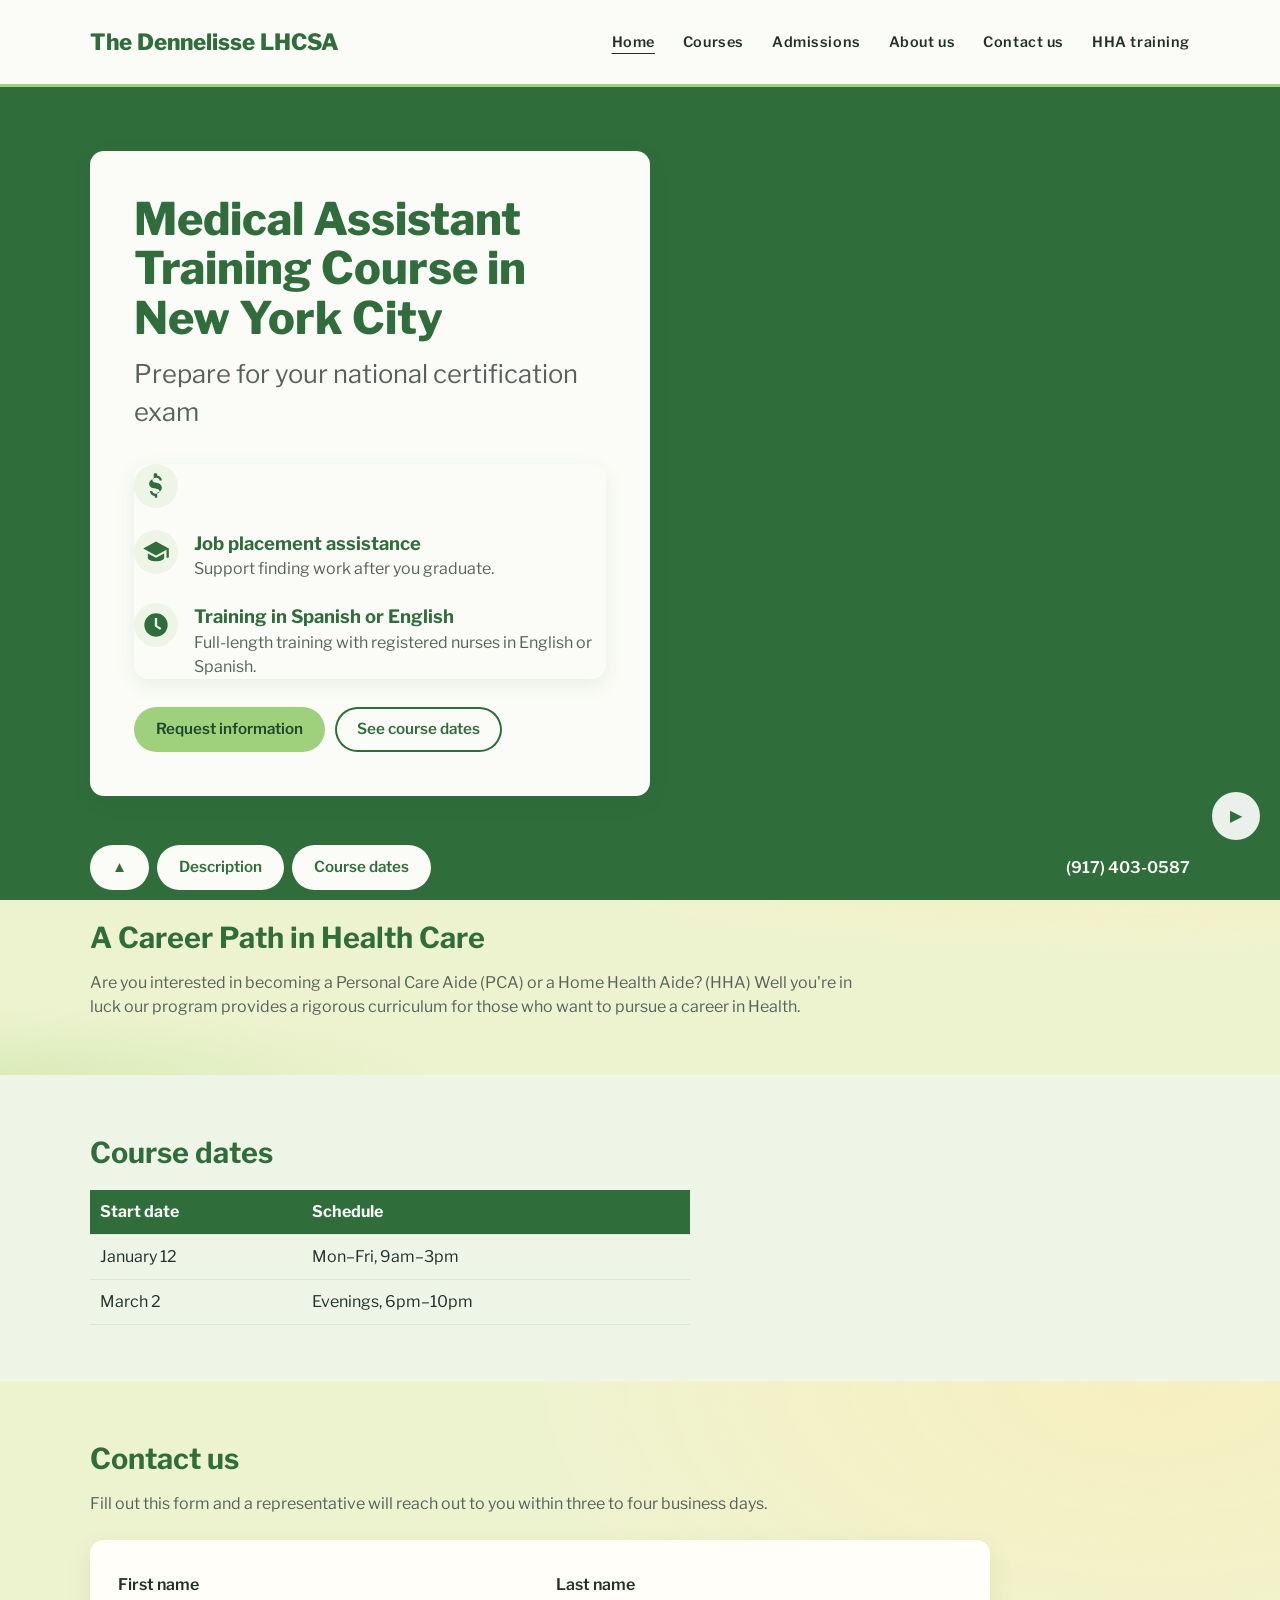
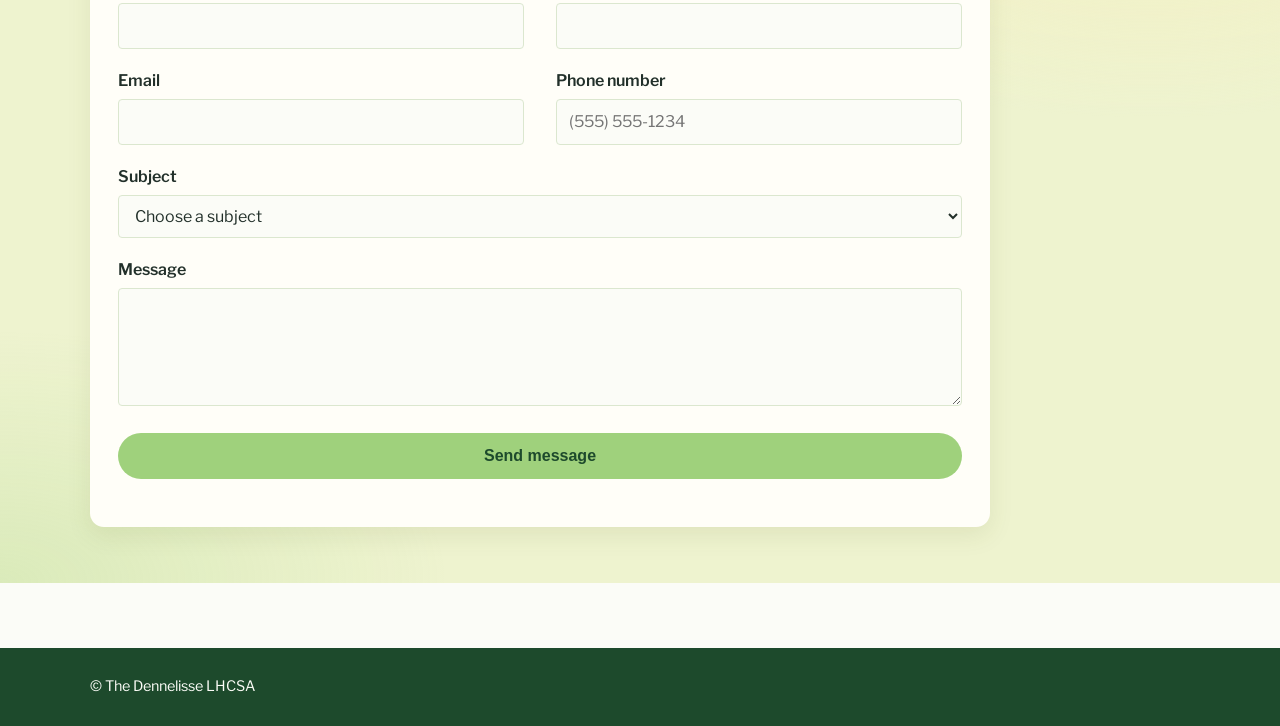
==== index.html @ e561cb6b "Updated the index" ====
<!DOCTYPE html>
<html lang="en">
<head>
  <meta charset="UTF-8">
  <meta name="viewport" content="width=device-width, initial-scale=1">
  <title>Medical Assistant Training | The Dennelisse LHCSA</title>
  <link rel="preconnect" href="https://fonts.googleapis.com">
  <link href="https://fonts.googleapis.com/css2?family=Libre+Franklin:wght@400;600;800&display=swap" rel="stylesheet">
  <!-- Order matters: base layout first, then the green theme -->
  <link rel="stylesheet" href="base.css?v=4">
  <link rel="stylesheet" href="theme-green.css?v=13">
</head>
<body>

  <header>
    <div class="wrap">
      <a class="logo" href="index.html">The Dennelisse LHCSA</a>
      <button class="menu-toggle" aria-expanded="false" aria-controls="site-nav">Menu</button>
      <nav id="site-nav">
        <ul>
          <li><a href="index.html" aria-current="page">Home</a></li>
          <li><a href="#description">Courses</a></li>
          <li><a href="admissions.html">Admissions</a></li>
          <li><a href="about.html">About us</a></li>
          <li><a href="#contact">Contact us</a></li>
          <li><a href="hha.html">HHA training</a></li>
        </ul>
      </nav>
    </div>
  </header>

  <main>
    <section class="hero hero-full">
      <video class="hero-video" autoplay muted loop playsinline poster="images/hero-bg.jpg" aria-hidden="true">
        <source src="images/hero.mp4" type="video/mp4">
      </video>
      <button class="hero-pause" type="button" aria-label="Pause background video">❚❚</button>
      <div class="wrap">
        <div class="hero-card">
          <h1>Medical Assistant Training Course in New York City</h1>
          <p class="subtitle">Prepare for your national certification exam</p>

          <div class="features">
            <div class="feature">
              <svg viewBox="0 0 24 24" aria-hidden="true"><path d="M12 1a1 1 0 0 1 1 1v1.1c2.3.4 4 2 4 4.1h-2c0-1.2-1.3-2.2-3-2.2s-3 .9-3 2c0 1.3 1.1 1.7 3.3 2.3 2.4.6 4.7 1.4 4.7 4.3 0 2.1-1.7 3.7-4 4.1V22h-2v-1.3c-2.4-.4-4.2-2.1-4.2-4.4h2c0 1.3 1.4 2.4 3.2 2.4 1.9 0 3-.9 3-2.1 0-1.4-1.1-1.8-3.4-2.4C8.3 13.6 6.1 12.8 6.1 10c0-2 1.6-3.6 3.9-4V2a1 1 0 0 1 1-1z"/></svg>
              <div><h2></h2><p> </p></div>
            </div>
            <div class="feature">
              <svg viewBox="0 0 24 24" aria-hidden="true"><path d="M12 3 1 9l11 6 9-4.9V17h2V9L12 3zm-7 10.2V17c0 1.7 3.1 3 7 3s7-1.3 7-3v-3.8l-7 3.8-7-3.8z"/></svg>
              <div><h2>Job placement assistance</h2><p>Support finding work after you graduate.</p></div>
            </div>
            <div class="feature">
              <svg viewBox="0 0 24 24" aria-hidden="true"><path d="M12 2a10 10 0 1 0 0 20 10 10 0 0 0 0-20zm1 10.4 3.5 2.1-1 1.7L11 13V6h2v6.4z"/></svg>
              <div><h2>Training in Spanish or English</h2><p>Full-length training with registered nurses in English or Spanish.</p></div>
            </div>
          </div>

          <div class="hero-actions">
            <a class="btn" href="#contact">Request information</a>
            <a class="btn btn-outline" href="#dates">See course dates</a>
          </div>
        </div>
      </div>
    </section>

    <section class="content" id="description">
      <div class="wrap">
        <h2>A Career Path in Health Care</h2>
        <p>Are you interested in becoming a Personal Care Aide (PCA) or a Home Health Aide? (HHA) Well you're in luck our program provides a rigorous curriculum for those who want to pursue a career in Health.</p>
      </div>
    </section>

    <section class="content" id="dates">
      <div class="wrap">
        <h2>Course dates</h2>
        <table>
          <thead><tr><th>Start date</th><th>Schedule</th></tr></thead>
          <tbody>
            <tr><td>January 12</td><td>Mon–Fri, 9am–3pm</td></tr>
            <tr><td>March 2</td><td>Evenings, 6pm–10pm</td></tr>
          </tbody>
        </table>
      </div>
    </section>

    <section class="content" id="contact">
      <div class="wrap">
        <h2>Contact us</h2>
        <p>Fill out this form and a representative will reach out to you within three to four business days.</p>

        <form class="contact-form" data-table="contact_submissions" action="https://formspree.io/f/YOUR_FORM_ID" method="POST">
          <div class="field">
            <label for="first-name">First name</label>
            <input id="first-name" name="first_name" type="text" autocomplete="given-name" required>
          </div>
          <div class="field">
            <label for="last-name">Last name</label>
            <input id="last-name" name="last_name" type="text" autocomplete="family-name" required>
          </div>
          <div class="field">
            <label for="email">Email</label>
            <input id="email" name="email" type="email" autocomplete="email" required>
          </div>
          <div class="field">
            <label for="phone">Phone number</label>
            <input id="phone" name="phone" type="tel" autocomplete="tel" placeholder="(555) 555-1234">
          </div>
          <div class="field full">
            <label for="subject">Subject</label>
            <select id="subject" name="subject" required>
              <option value="">Choose a subject</option>
              <option>Admissions</option>
              <option>Course dates</option>
              <option>Tuition and payment plans</option>
              <option>Other</option>
            </select>
          </div>
          <div class="field full">
            <label for="message">Message</label>
            <textarea id="message" name="message" rows="4"></textarea>
          </div>

          <!-- Hidden spam trap: real people never fill this in -->
          <input type="text" name="_gotcha" style="display:none" tabindex="-1" autocomplete="off">

          <button class="btn submit full" type="submit">Send message</button>
        </form>
      </div>
    </section>
  </main>

  <div class="bottom-bar">
    <div class="wrap">
      <div class="bar-links">
        <a class="btn" href="#top" aria-label="Back to top">▲</a>
        <a class="btn" href="#description">Description</a>
        <a class="btn" href="#dates">Course dates</a>
      </div>
      <a class="phone" href="tel:+9174030587">(917) 403-0587</a>
    </div>
  </div>

  <footer>
    <div class="wrap">© The Dennelisse LHCSA</div>
  </footer>

  <script>
    // Mobile menu toggle
    const menuBtn = document.querySelector('.menu-toggle');
    const nav = document.getElementById('site-nav');
    menuBtn.addEventListener('click', () => {
      const open = nav.classList.toggle('open');
      menuBtn.setAttribute('aria-expanded', open);
    });
 
const video = document.querySelector('.hero-video');
const pauseBtn = document.querySelector('.hero-pause');
if (video && pauseBtn) {
  // Respect visitors who've asked their device to reduce motion
  if (window.matchMedia('(prefers-reduced-motion: reduce)').matches) video.pause();
  const sync = () => {
    pauseBtn.textContent = video.paused ? '▶' : '❚❚';
    pauseBtn.setAttribute('aria-label', video.paused ? 'Play background video' : 'Pause background video');
  };
  pauseBtn.addEventListener('click', () => { video.paused ? video.play() : video.pause(); });
  video.addEventListener('play', sync);
  video.addEventListener('pause', sync);
  sync();
}
 </script>
  <script src="forms.js?v=1"></script>
</body>
</html>
---- base.css ----
/* =========================================================
   Base layout styles shared by every page.
   Link this FIRST, then theme-green.css.
   ========================================================= */

:root {
  --ink: #1f2a33;
  --muted: #5b6770;
  --brand: #1d6fa3;
  --accent: #2e8b57;
  --panel: rgba(255, 255, 255, 0.9);
  --line: #dfe5ea;
}
* { box-sizing: border-box; margin: 0; }
body { font-family: "Libre Franklin", Arial, sans-serif; color: var(--ink); line-height: 1.5; }
a { color: inherit; text-decoration: none; }
.wrap { max-width: 1140px; margin: 0 auto; padding: 0 20px; }

/* ---------- Header ---------- */
header { background: #fff; border-bottom: 1px solid var(--line); position: sticky; top: 0; z-index: 10; }
header .wrap { display: flex; align-items: center; justify-content: space-between; min-height: 84px; gap: 20px; }
.logo { display: flex; align-items: center; gap: 12px; font-weight: 800; font-size: 1.4rem; line-height: 1.1; }
.logo img { height: 56px; width: auto; }
nav ul { display: flex; gap: 28px; list-style: none; padding: 0; }
nav a { font-weight: 600; font-size: 0.9rem; letter-spacing: 0.04em; }
nav a:hover, nav a:focus-visible { color: var(--brand); }
nav a[aria-current="page"] { text-decoration: underline; text-underline-offset: 6px; }
.menu-toggle { display: none; background: none; border: 1px solid var(--line); padding: 8px 12px; border-radius: 4px; font: inherit; cursor: pointer; }

/* ---------- Hero ---------- */
.hero {
  background: linear-gradient(rgba(255,255,255,0.75), rgba(255,255,255,0.75)),
              url("images/hero-bg.jpg") center / cover, #e9eef2;
  padding: 64px 0;
}
.hero .wrap { display: grid; grid-template-columns: 1.1fr 1fr; gap: 40px; align-items: end; }
.hero h1 { font-size: clamp(1.9rem, 3.5vw, 2.8rem); line-height: 1.1; font-weight: 800; }
.hero .subtitle { font-size: clamp(1.2rem, 2vw, 1.7rem); color: var(--muted); margin: 12px 0 32px; }
.features { background: var(--panel); border-radius: 6px; padding: 28px; display: grid; gap: 22px; }
.feature { display: flex; gap: 16px; align-items: flex-start; }
.feature svg { flex: none; width: 36px; height: 36px; fill: var(--accent); }
.feature h2 { font-size: 1.15rem; }
.feature p { color: var(--muted); }
.hero-photo { width: 100%; aspect-ratio: 4 / 5; object-fit: cover; background: #cfd8df; border-radius: 6px; }

/* ---------- Bottom bar ---------- */
.bottom-bar { background: #f5f7f9; border-top: 1px solid var(--line); position: sticky; bottom: 0; }
.bottom-bar .wrap { display: flex; align-items: center; justify-content: space-between; flex-wrap: wrap; gap: 12px; padding-top: 10px; padding-bottom: 10px; }
.btn { display: inline-block; background: var(--brand); color: #fff; padding: 10px 18px; border-radius: 4px; font-weight: 600; font-size: 0.95rem; }
.btn:hover, .btn:focus-visible { background: #155882; }
.bar-links { display: flex; gap: 8px; flex-wrap: wrap; }
.phone { font-weight: 600; }

/* ---------- Content sections ---------- */
section.content { padding: 56px 0; }
section.content h2 { font-size: 1.8rem; margin-bottom: 12px; }
section.content p { max-width: 70ch; color: var(--muted); }
table { border-collapse: collapse; margin-top: 16px; width: 100%; max-width: 600px; }
th, td { text-align: left; padding: 10px; border-bottom: 1px solid var(--line); }

footer { background: var(--ink); color: #cfd8df; padding: 28px 0; font-size: 0.9rem; }

:focus-visible { outline: 3px solid var(--brand); outline-offset: 2px; }

/* ---------- Mobile ---------- */
@media (max-width: 800px) {
  .menu-toggle { display: block; }
  nav { display: none; width: 100%; }
  nav.open { display: block; }
  header .wrap { flex-wrap: wrap; }
  nav ul { flex-direction: column; gap: 14px; padding-bottom: 16px; }
  .hero .wrap { grid-template-columns: 1fr; }
  .hero-photo { max-height: 360px; }
}
---- theme-green.css ----
/* =========================================================
   Dark green + white theme
   Load this AFTER the <style> block in index.html so it wins.
   ========================================================= */

:root {
  --green: #2f6e3b;        /* leaf: headings, links */
  --green-dark: #1d4a2c;   /* forest: footer, bars, text on new leaf */
  --leaf-light: #9fd17c;   /* new leaf: main buttons, highlights */
  --green-tint: #eef5e6;   /* sprout: section backgrounds */
  --white: #fbfcf7;        /* soft white page */
  --ink: #22302a;
  --muted: #56635a;
  --line: #dbe7cf;
  --sunlit-leaf: #eef3cf;  /* light through a leaf */

  --brand: var(--green);
  --accent: var(--green);
  --panel: #ffffff;
}
body { background: var(--white); color: var(--ink); }

/* ---------- Header ---------- */
header { background: var(--white); border-bottom: 3px solid var(--green); }
.logo { color: var(--green); }
nav a { color: var(--ink); }
nav a:hover,
nav a:focus-visible { color: var(--green); text-decoration: underline; text-underline-offset: 6px; }
.menu-toggle { border-color: var(--green); color: var(--green); }

/* ---------- Hero ---------- */
.hero {
  background: linear-gradient(rgba(238, 244, 240, 0.85), rgba(238, 244, 240, 0.85)),
              url("images/hero-bg.jpg") center / cover, var(--green-tint);
}
.hero h1 { color: var(--green); }
.features { background: var(--white); border-left: 5px solid var(--green); }
.feature h2 { color: var(--green); }
.feature svg { fill: var(--green); }

/* ---------- Buttons ---------- */
.btn { background: var(--green); color: var(--white); }
.btn:hover,
.btn:focus-visible { background: var(--green-dark); }

/* ---------- Bottom bar (dark green with white text) ---------- */
.bottom-bar { background: var(--green); border-top: none; }
.bottom-bar .btn { background: var(--white); color: var(--green); }
.bottom-bar .btn:hover,
.bottom-bar .btn:focus-visible { background: var(--green-tint); }
.bottom-bar .phone { color: var(--white); }

/* ---------- Content sections ---------- */
section.content h2 { color: var(--green); }
section.content:nth-of-type(odd) { background: var(--green-tint); }
section.content a { color: var(--green); text-decoration: underline; }
th { background: var(--green); color: var(--white); }
td { border-bottom-color: var(--line); }

/* ---------- Footer ---------- */
footer { background: var(--green-dark); color: var(--white); }

/* ---------- Keyboard focus ---------- */
:focus-visible { outline-color: var(--green); }
.bottom-bar :focus-visible { outline-color: var(--white); }

/* Smooth scrolling when nav links jump to a section */
html { scroll-behavior: smooth; }
@media (prefers-reduced-motion: reduce) { html { scroll-behavior: auto; } }

/* Stop the sticky header from covering the section heading */
section[id] { scroll-margin-top: 90px; }

/* ---------- Contact form ---------- */
.contact-form {
  display: grid;
  grid-template-columns: 1fr 1fr;
  gap: 20px 32px;
  margin-top: 24px;
  max-width: 900px;
  background: var(--white);
  padding: 28px;
  border-radius: 6px;
  border-top: 5px solid var(--green);
}
.contact-form .full { grid-column: 1 / -1; }
.contact-form label { display: block; font-weight: 600; margin-bottom: 6px; }
.contact-form input,
.contact-form select,
.contact-form textarea {
  width: 100%;
  padding: 10px 12px;
  font: inherit;
  border: 1px solid var(--line);
  border-radius: 4px;
  background: var(--white);
  color: var(--ink);
}
.contact-form input:focus,
.contact-form select:focus,
.contact-form textarea:focus { border-color: var(--green); outline: 2px solid var(--green); outline-offset: 0; }
.contact-form .submit { padding: 14px; font-size: 1rem; border: none; cursor: pointer; }

@media (max-width: 800px) {
  .contact-form { grid-template-columns: 1fr; padding: 20px; }
}
/* ---------- About section ---------- */
.about-block { margin-top: 32px; }
.about-block h3 { color: var(--green); font-size: 1.3rem; margin-bottom: 8px; }
.offer-grid {
  display: grid;
  grid-template-columns: repeat(3, 1fr);
  gap: 20px;
  margin-top: 12px;
}
.offer-grid > div {
  background: var(--white);
  border-top: 4px solid var(--green);
  border-radius: 6px;
  padding: 20px;
}
.offer-grid h4 { font-size: 1.05rem; margin-bottom: 6px; }
.mission p {
  font-size: 1.2rem;
  color: var(--ink);
  border-left: 5px solid var(--green);
  padding-left: 16px;
}
#about .btn { margin-top: 28px; }

@media (max-width: 800px) {
  .offer-grid { grid-template-columns: 1fr; }
}
/* ---------- Gallery ---------- */
.gallery { position: relative; max-width: 900px; margin-top: 16px; }
.gallery-track {
  display: flex;
  overflow-x: auto;
  scroll-snap-type: x mandatory;
  scroll-behavior: smooth;
  scrollbar-width: none;
  border-radius: 6px;
}
.gallery-track::-webkit-scrollbar { display: none; }
.gallery-track figure { flex: 0 0 100%; scroll-snap-align: start; margin: 0; }
.gallery-track img {
  display: block;
  width: 100%;
  aspect-ratio: 16 / 9;
  object-fit: cover;
  border-radius: 6px;
}
.gallery-track figcaption { padding: 10px 2px; color: var(--muted); }
.gallery-btn {
  position: absolute;
  top: calc(50% - 22px);
  transform: translateY(-50%);
  width: 44px;
  height: 44px;
  border: none;
  border-radius: 50%;
  background: var(--green);
  color: var(--white);
  font-size: 1.8rem;
  line-height: 1;
  cursor: pointer;
}
.gallery-btn:hover, .gallery-btn:focus-visible { background: var(--green-dark); }
.gallery-btn.prev { left: 12px; }
.gallery-btn.next { right: 12px; }

/* Keep button text white inside content sections */
section.content a.btn { color: var(--white); text-decoration: none; }
section.content a.btn:hover,
section.content a.btn:focus-visible { background: var(--green-dark); }

/* Hero image: show the whole image instead of cropping it */
.hero-photo {
  aspect-ratio: auto;
  height: auto;
  object-fit: contain;
  align-self: center;
  background: var(--white);
  padding: 24px;
}
/* ---------- Full-width hero with card ---------- */
.hero-full {
  position: relative;
  display: flex;
  align-items: center;
  min-height: 640px;
  padding: 64px 0;
  background: url("images/hero-bg.jpg") center / cover no-repeat, var(--green);
}
.hero-full .wrap { display: block; width: 100%; position: relative; z-index: 1; }
.hero-card {
  background: var(--white);
  max-width: 560px;
  padding: 44px;
  box-shadow: 0 10px 30px rgba(0, 0, 0, 0.18);
}
.hero-card .features { background: none; border: none; padding: 0; margin-top: 8px; }
.hero-actions { display: flex; flex-wrap: wrap; gap: 10px; margin-top: 28px; }
.btn-outline { background: var(--white); color: var(--green); box-shadow: inset 0 0 0 2px var(--green); }
.btn-outline:hover, .btn-outline:focus-visible { background: var(--green-tint); }

@media (max-width: 800px) {
  .hero-full { min-height: 0; padding: 32px 0; }
  .hero-card { padding: 24px; }
}
/* ---------- Background video ---------- */
.hero-video {
  position: absolute;
  inset: 0;
  width: 100%;
  height: 100%;
  object-fit: cover;
  z-index: 0;
}
.hero-pause {
  position: absolute;
  right: 20px;
  bottom: 20px;
  z-index: 2;
  width: 48px;
  height: 48px;
  border: none;
  border-radius: 50%;
  background: rgba(255, 255, 255, 0.9);
  color: var(--green);
  font-size: 1rem;
  cursor: pointer;
}
.hero-pause:hover, .hero-pause:focus-visible { background: var(--white); }

/* Warm accent for main calls to action */
.hero-actions .btn:not(.btn-outline),
.contact-form .submit,
.hha-form button,
.pathway .btn {
  background: var(--gold);
  color: var(--green-dark);
}
.hero-actions .btn:not(.btn-outline):hover,
.contact-form .submit:hover,
.hha-form button:hover,
.pathway .btn:hover { background: #d8912c; }
/* ---------- Leaf aesthetic ---------- */

/* Main calls to action: new-leaf green with forest text */
.hero-actions .btn:not(.btn-outline),
.contact-form .submit,
.hha-form button,
.pathway .btn {
  background: var(--leaf-light);
  color: var(--green-dark);
}
.hero-actions .btn:not(.btn-outline):hover,
.contact-form .submit:hover,
.hha-form button:hover,
.pathway .btn:hover { background: #8cc26a; }

/* Rounder, softer buttons */
.btn { border-radius: 999px; padding: 11px 22px; }

/* Cards: soft shadow instead of hard gray borders */
.features, .hero-card, .offer-grid > div, .pathway,
.apply-card, .office-card, .contact-form, .doc {
  border-radius: 14px;
  border-color: transparent;
  box-shadow: 0 6px 20px rgba(29, 74, 44, 0.08);
}

/* Feature icons sit in a pale leaf circle */
.feature svg {
  background: var(--green-tint);
  border-radius: 50%;
  padding: 8px;
  width: 44px;
  height: 44px;
}

/* Lighter top line on the header instead of a heavy bar */
header { border-bottom: 3px solid var(--leaf-light); }
/* ---------- Sunlit leaf: the light sections ---------- */
section.content:nth-of-type(even) {
  background:
    radial-gradient(ellipse 70% 60% at 90% 0%, rgba(248, 239, 190, 0.9), transparent 70%),
    radial-gradient(ellipse 50% 45% at 0% 100%, rgba(159, 209, 124, 0.25), transparent 70%),
    var(--sunlit-leaf);
}

/* Cards stay bright white so they stand out on the leaf color */
section.content:nth-of-type(even) .contact-form,
section.content:nth-of-type(even) .offer-grid > div,
section.content:nth-of-type(even) .pathway,
section.content:nth-of-type(even) .apply-card,
section.content:nth-of-type(even) .office-card,
section.content:nth-of-type(even) .doc {
  background: #fffef8;
  box-shadow: 0 8px 24px rgba(90, 100, 30, 0.10);
}
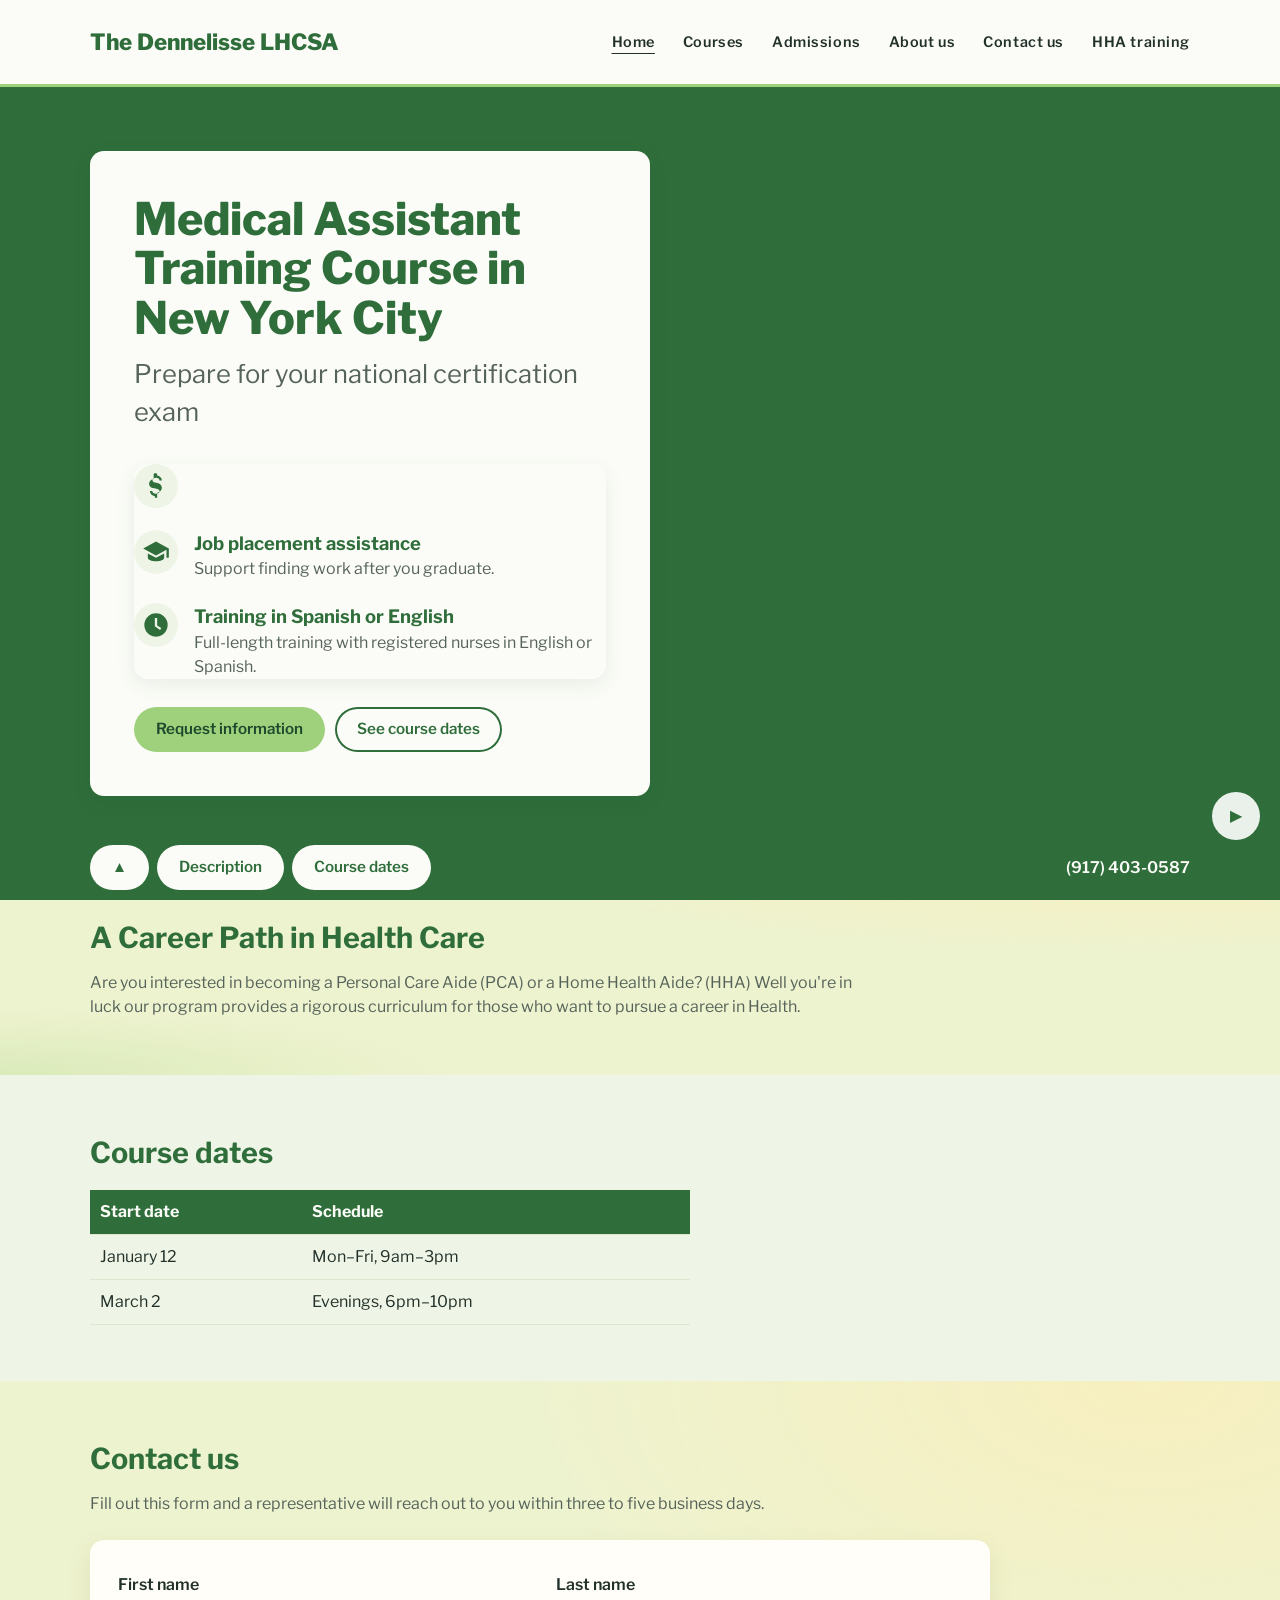
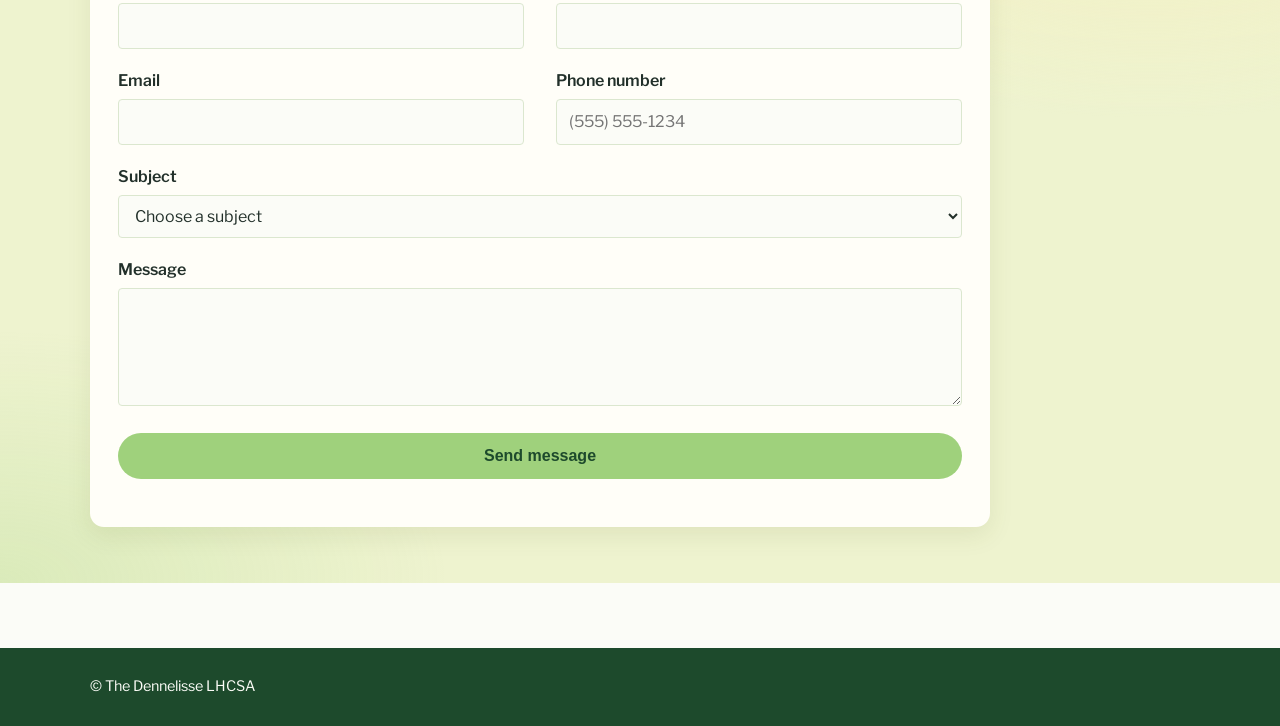
==== commit dc97c2a1: "Change white color scheme's to ivory" ====
--- a/index.html
+++ b/index.html
@@ -86,7 +86,7 @@
     <section class="content" id="contact">
       <div class="wrap">
         <h2>Contact us</h2>
-        <p>Fill out this form and a representative will reach out to you within three to four business days.</p>
+        <p>Fill out this form and a representative will reach out to you within three to five business days.</p>
 
         <form class="contact-form" data-table="contact_submissions" action="https://formspree.io/f/YOUR_FORM_ID" method="POST">
           <div class="field">
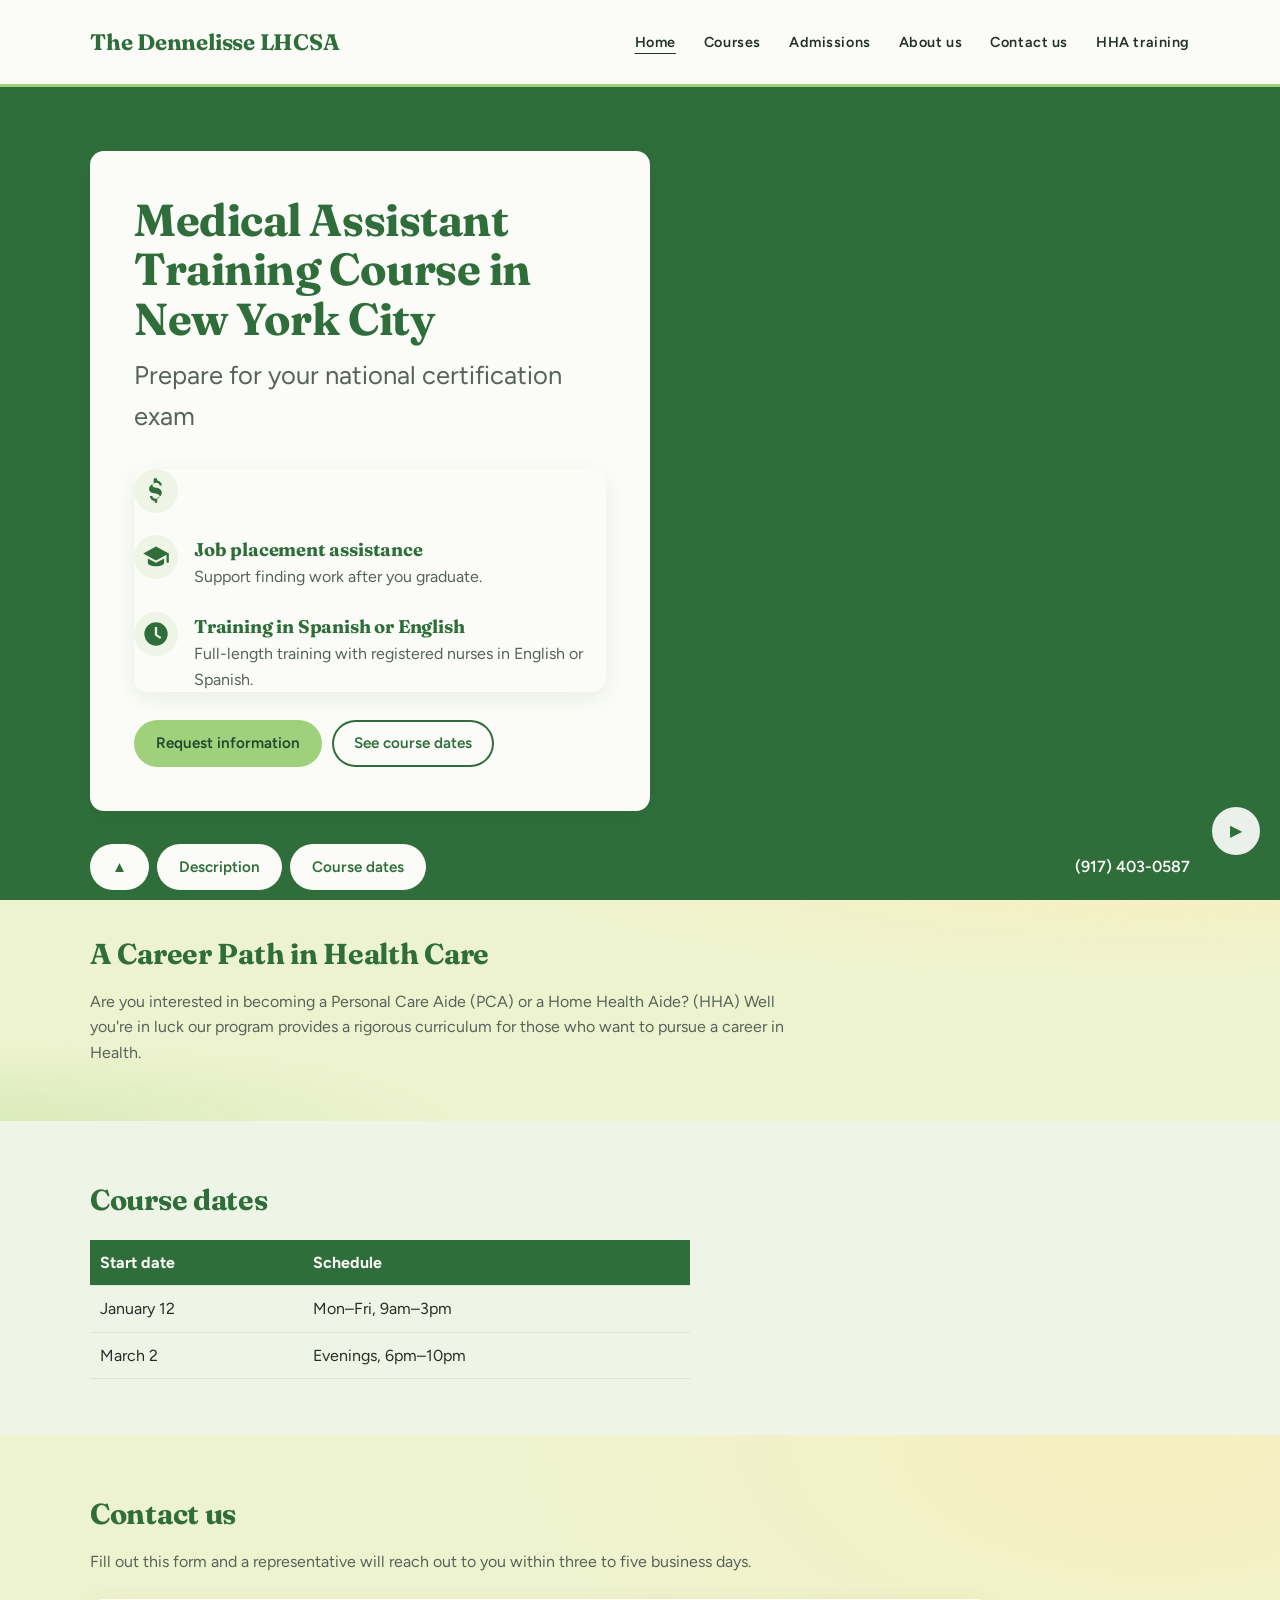
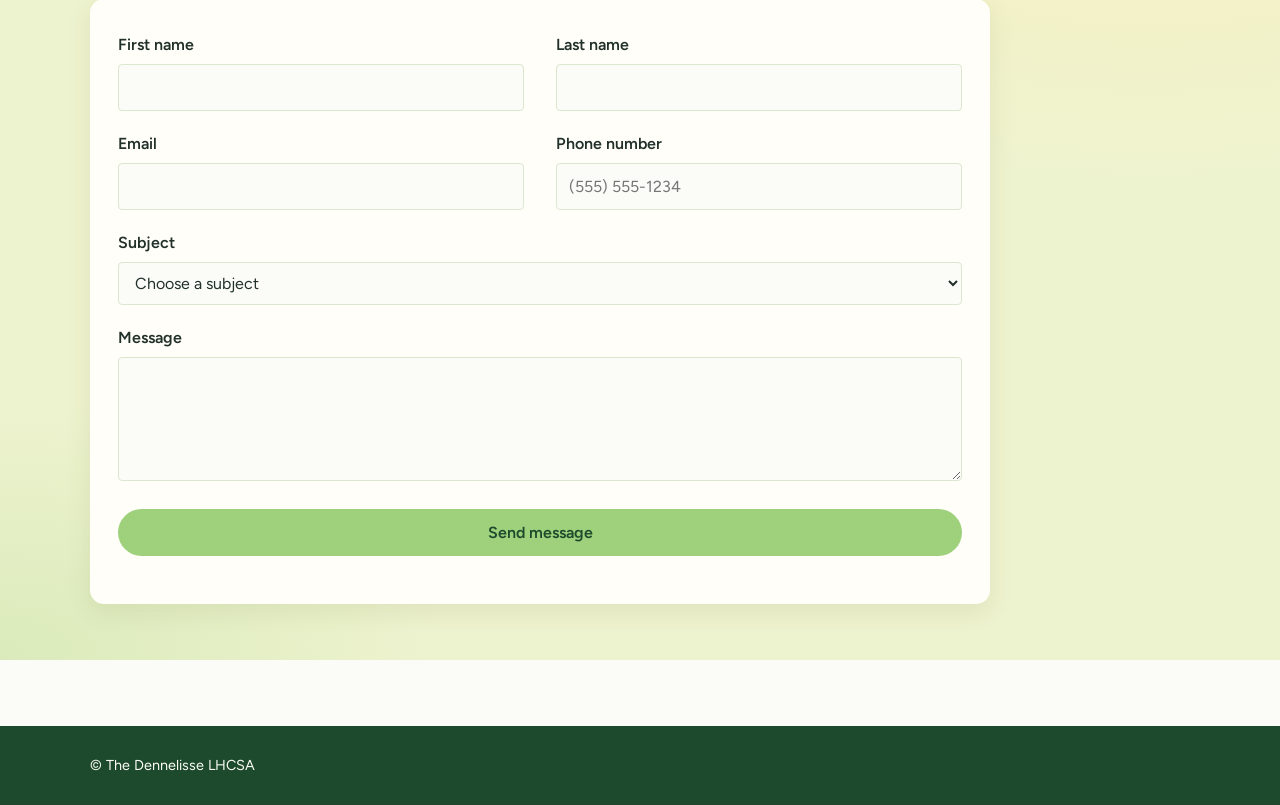
==== commit 64c425e4: "Switch to fraunces and figtree fonts" ====
--- a/index.html
+++ b/index.html
@@ -5,10 +5,10 @@
   <meta name="viewport" content="width=device-width, initial-scale=1">
   <title>Medical Assistant Training | The Dennelisse LHCSA</title>
   <link rel="preconnect" href="https://fonts.googleapis.com">
-  <link href="https://fonts.googleapis.com/css2?family=Libre+Franklin:wght@400;600;800&display=swap" rel="stylesheet">
+  <link href="https://fonts.googleapis.com/css2?family=Fraunces:opsz,wght@9..144,600;9..144,700&family=Figtree:wght@400;500;600;700&display=swap" rel="stylesheet">
   <!-- Order matters: base layout first, then the green theme -->
-  <link rel="stylesheet" href="base.css?v=4">
-  <link rel="stylesheet" href="theme-green.css?v=13">
+  <link rel="stylesheet" href="base.css?v=5">
+  <link rel="stylesheet" href="theme-green.css?v=21">
 </head>
 <body>
 
--- a/theme-green.css
+++ b/theme-green.css
@@ -299,4 +299,48 @@
 section.content:nth-of-type(even) .doc {
   background: #fffef8;
   box-shadow: 0 8px 24px rgba(90, 100, 30, 0.10);
-}+}
+.print-btn { background: var(--green); color: #fff; }
+.print-btn:hover { background: var(--green-dark); }
+/* ---------- About: golden yellow section ---------- */
+section#about {
+  background: linear-gradient(180deg, #f8ecc2 0%, #f5e2a0 100%);
+}
+
+/* Darker text on gold for easy reading */
+section#about h2,
+section#about h3 { color: var(--green-dark); }
+
+/* Ivory cards so they stand out against the gold */
+section#about .offer-grid > div {
+  background: #fffdf6;
+  border-top: 4px solid var(--green);
+  box-shadow: 0 6px 18px rgba(120, 90, 10, 0.15);
+}
+section #about .offer-grid h4 { color: var(--green); }
+/* ---------- Fonts: warm serif headings, friendly sans body ---------- */
+:root {
+  --font-display: "Fraunces", Georgia, serif;
+  --font-body: "Figtree", "Segoe UI", Arial, sans-serif;
+}
+
+body {
+  font-family: var(--font-body);
+  line-height: 1.6;
+}
+
+/* Headings and the logo in Fraunces */
+h1, h2, h3, .logo {
+  font-family: var(--font-display);
+  font-weight: 700;
+  letter-spacing: -0.01em;
+}
+.hero h1, .hha-intro h1 { font-weight: 700; line-height: 1.1; }
+
+/* Small labels stay in the body font so they're easy to scan */
+h4, .faq summary, nav a, .btn, label {
+  font-family: var(--font-body);
+}
+
+/* Form fields and buttons use the body font too */
+input, select, textarea, button { font-family: var(--font-body); }
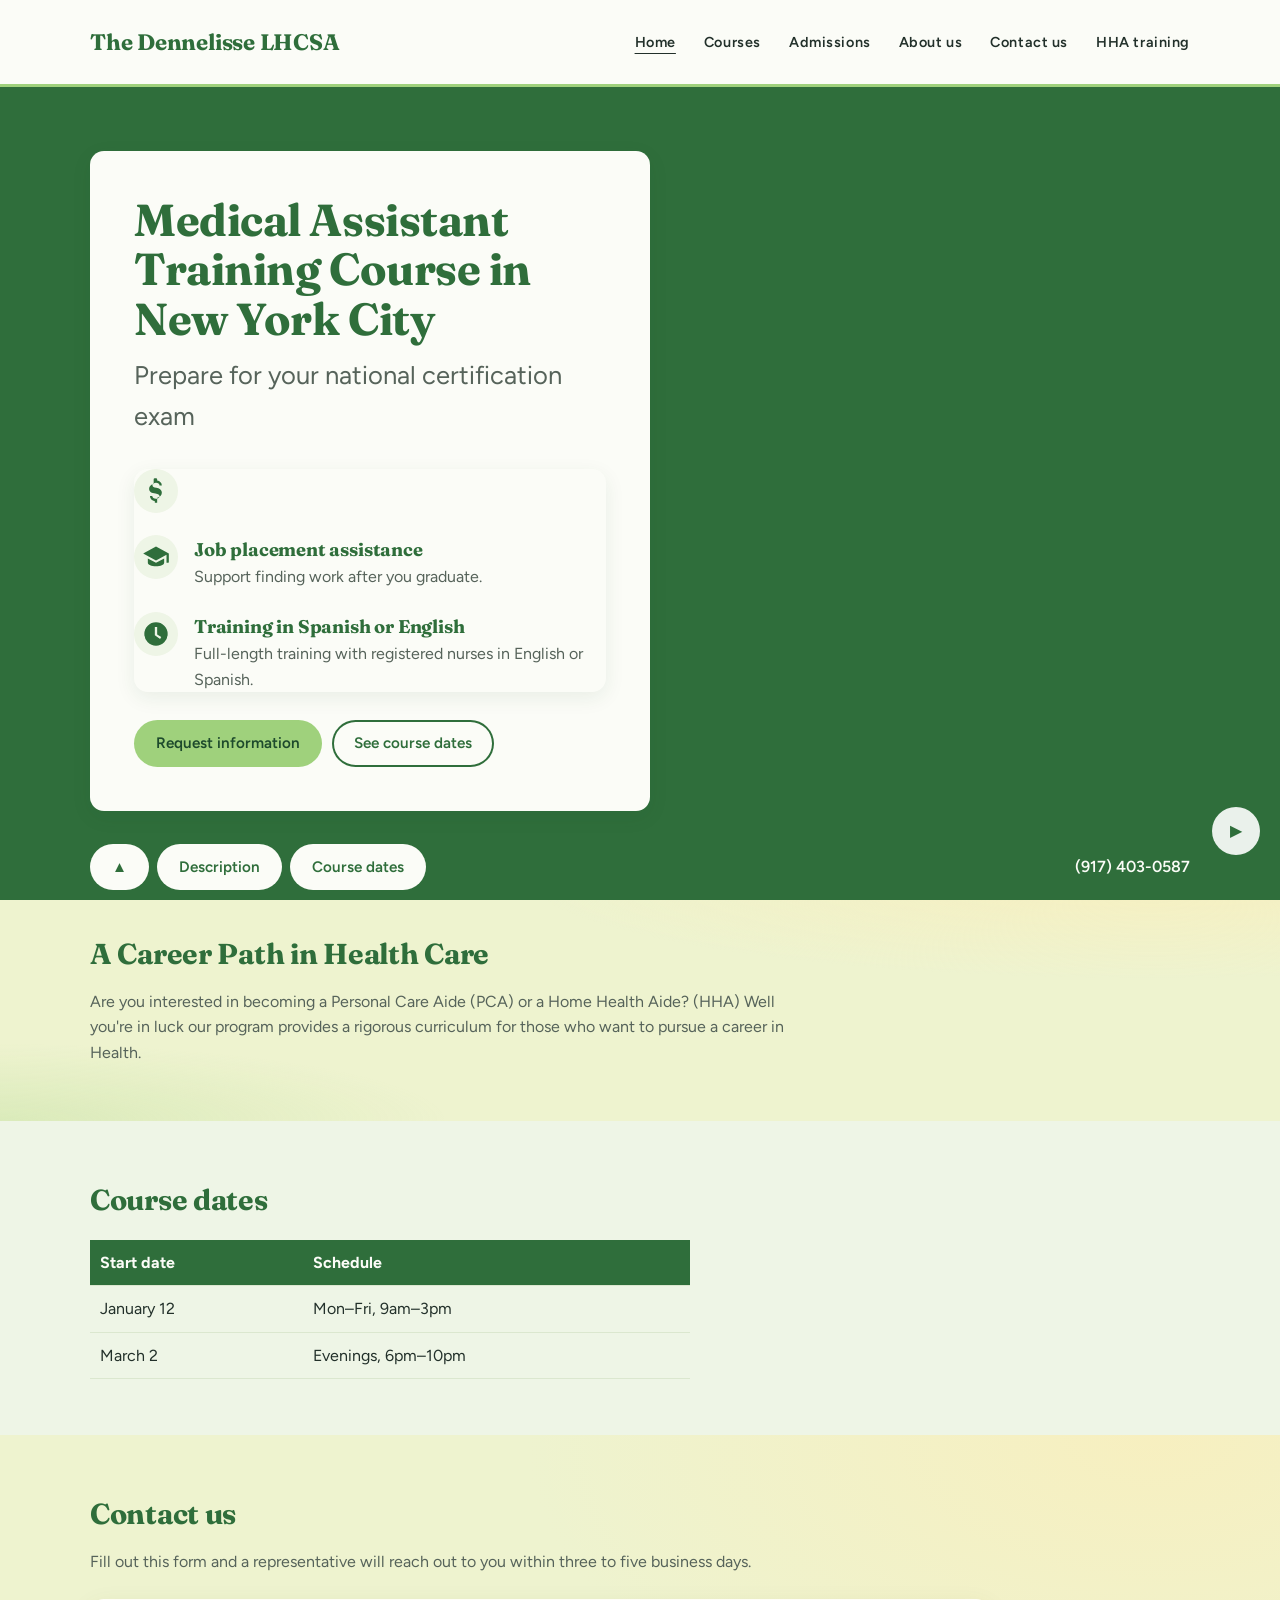
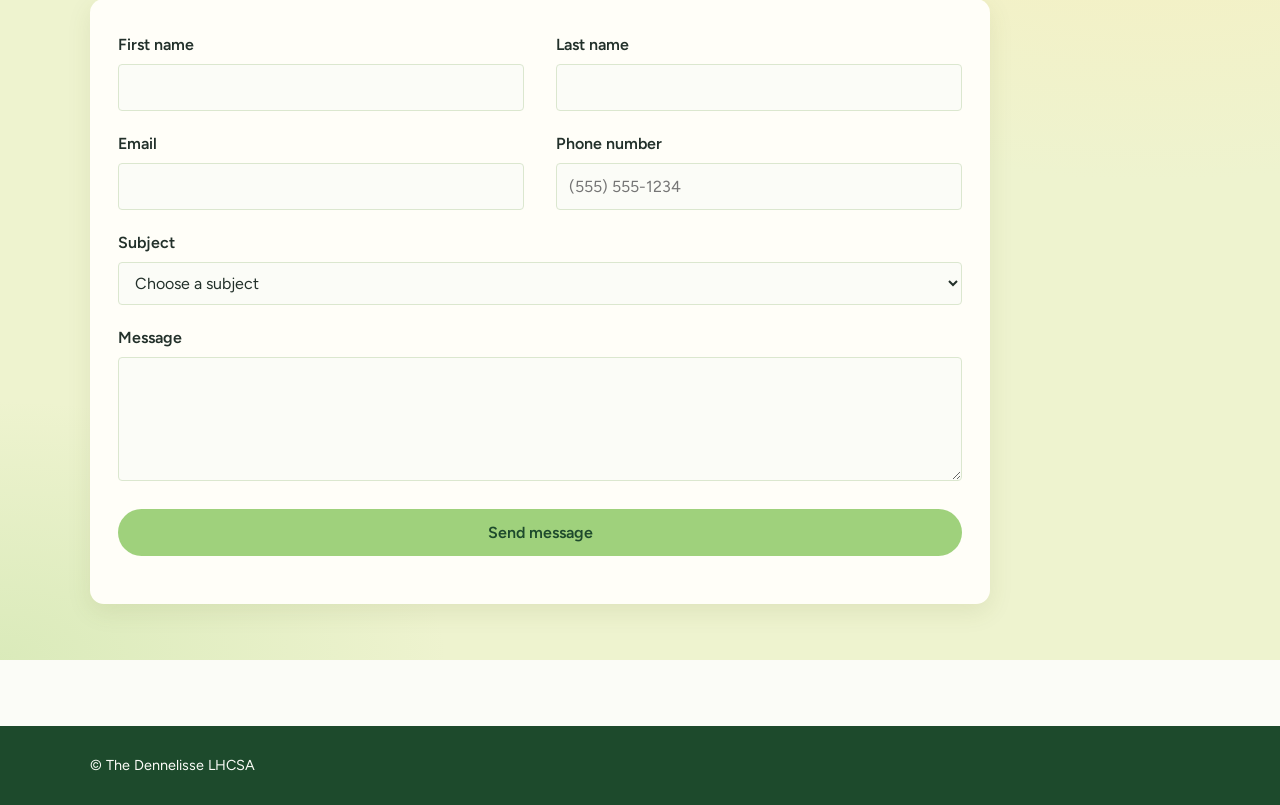
==== commit 454bdeb9: "Add leaf branch background to sections" ====
--- a/index.html
+++ b/index.html
@@ -8,7 +8,7 @@
   <link href="https://fonts.googleapis.com/css2?family=Fraunces:opsz,wght@9..144,600;9..144,700&family=Figtree:wght@400;500;600;700&display=swap" rel="stylesheet">
   <!-- Order matters: base layout first, then the green theme -->
   <link rel="stylesheet" href="base.css?v=5">
-  <link rel="stylesheet" href="theme-green.css?v=21">
+  <link rel="stylesheet" href="theme-green.css?v=22">
 </head>
 <body>
 
--- a/theme-green.css
+++ b/theme-green.css
@@ -343,4 +343,49 @@
 }
 
 /* Form fields and buttons use the body font too */
-input, select, textarea, button { font-family: var(--font-body); }+input, select, textarea, button { font-family: var(--font-body); }
+/* ---------- Leaf branches in the background of each section ---------- */
+/* Paste at the bottom of theme-green.css. Needs images/leaf-branch.svg. */
+
+section.content {
+  position: relative;
+  overflow: hidden;            /* keeps the leaves inside their section */
+}
+
+/* The branch itself: decorative only, behind the content, not clickable */
+section.content::before {
+  content: "";
+  position: absolute;
+  top: -20px;
+  right: -30px;
+  width: 260px;
+  height: 260px;
+  background: url("images/leaf-branch.svg") no-repeat center / contain;
+  opacity: 0.14;
+  pointer-events: none;
+  z-index: 0;
+}
+
+/* Alternate: every other section's branch hangs from the bottom-right instead.
+   Both stay on the right, away from the left-aligned headings and text. */
+section.content:nth-of-type(odd)::before {
+  top: auto;
+  bottom: -20px;
+  transform: scaleY(-1);
+}
+
+/* Keep all real content above the leaves */
+section.content > .wrap {
+  position: relative;
+  z-index: 1;
+}
+
+/* Smaller, fainter leaves on phones so they never crowd the text */
+@media (max-width: 800px) {
+  section.content::before { width: 160px; height: 160px; opacity: 0.1; }
+}
+
+/* No leaves when printing (e.g. the admissions checklist) */
+@media print {
+  section.content::before { display: none; }
+}
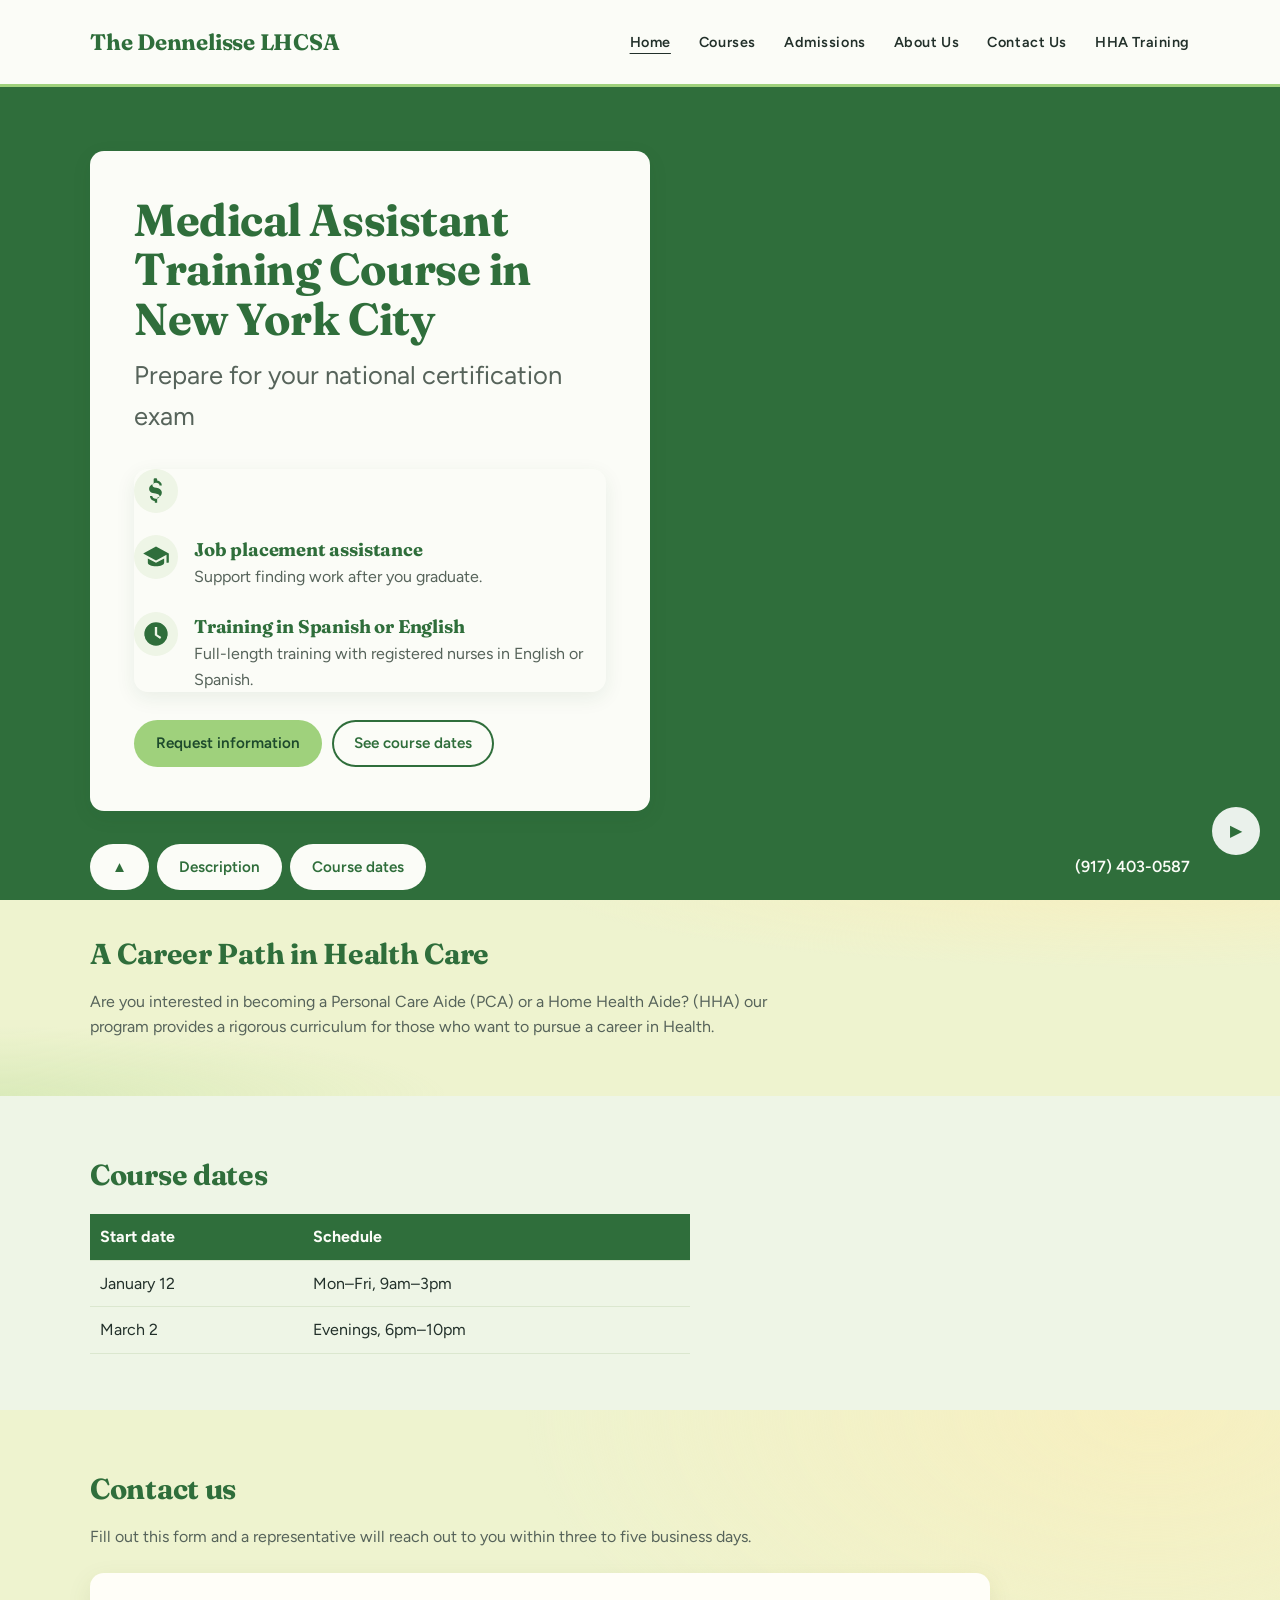
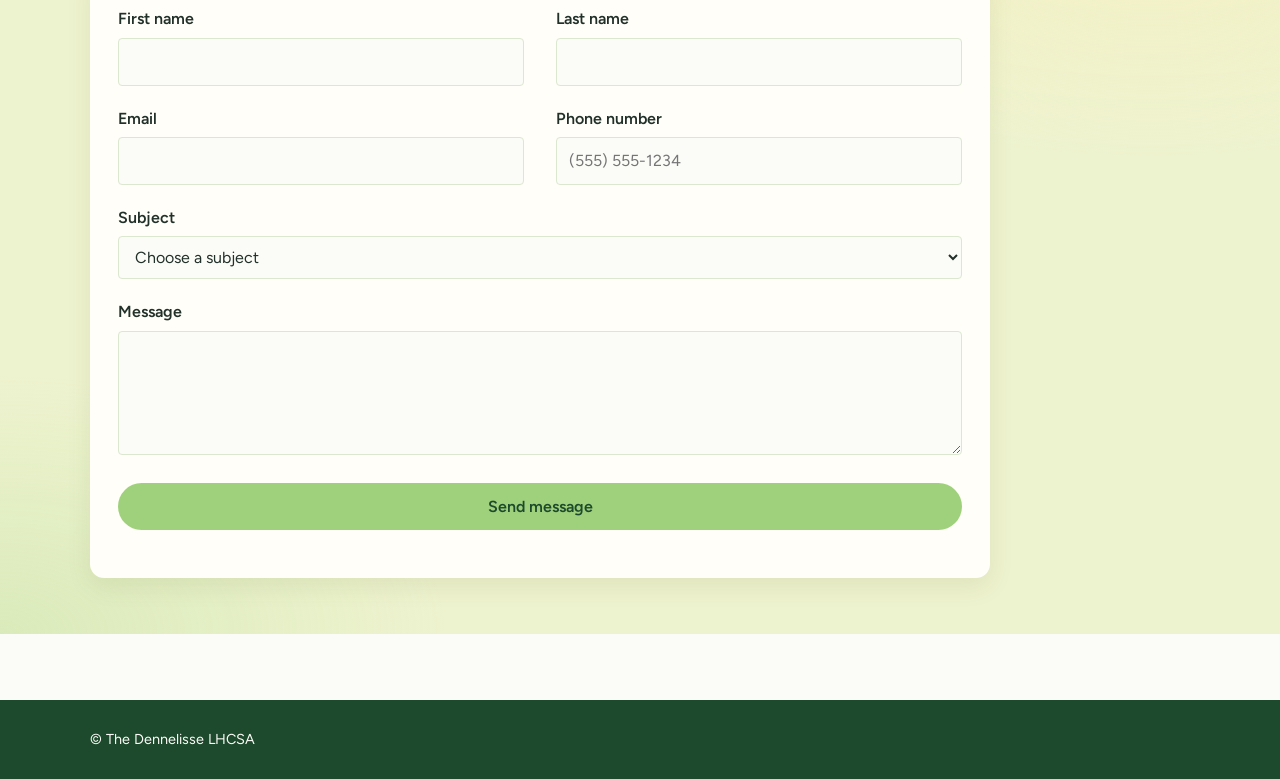
==== commit 5163d46a: "Add color to Header" ====
--- a/index.html
+++ b/index.html
@@ -21,9 +21,9 @@
           <li><a href="index.html" aria-current="page">Home</a></li>
           <li><a href="#description">Courses</a></li>
           <li><a href="admissions.html">Admissions</a></li>
-          <li><a href="about.html">About us</a></li>
-          <li><a href="#contact">Contact us</a></li>
-          <li><a href="hha.html">HHA training</a></li>
+          <li><a href="about.html">About Us</a></li>
+          <li><a href="#contact">Contact Us</a></li>
+          <li><a href="hha.html">HHA Training</a></li>
         </ul>
       </nav>
     </div>
@@ -66,7 +66,7 @@
     <section class="content" id="description">
       <div class="wrap">
         <h2>A Career Path in Health Care</h2>
-        <p>Are you interested in becoming a Personal Care Aide (PCA) or a Home Health Aide? (HHA) Well you're in luck our program provides a rigorous curriculum for those who want to pursue a career in Health.</p>
+        <p>Are you interested in becoming a Personal Care Aide (PCA) or a Home Health Aide? (HHA) our program provides a rigorous curriculum for those who want to pursue a career in Health.</p>
       </div>
     </section>
 
--- a/theme-green.css
+++ b/theme-green.css
@@ -388,4 +388,9 @@
 /* No leaves when printing (e.g. the admissions checklist) */
 @media print {
   section.content::before { display: none; }
-}+}
+header {
+  background: #fbf7ea
+  backdrop-filter none;
+  opacity: 1;
+}
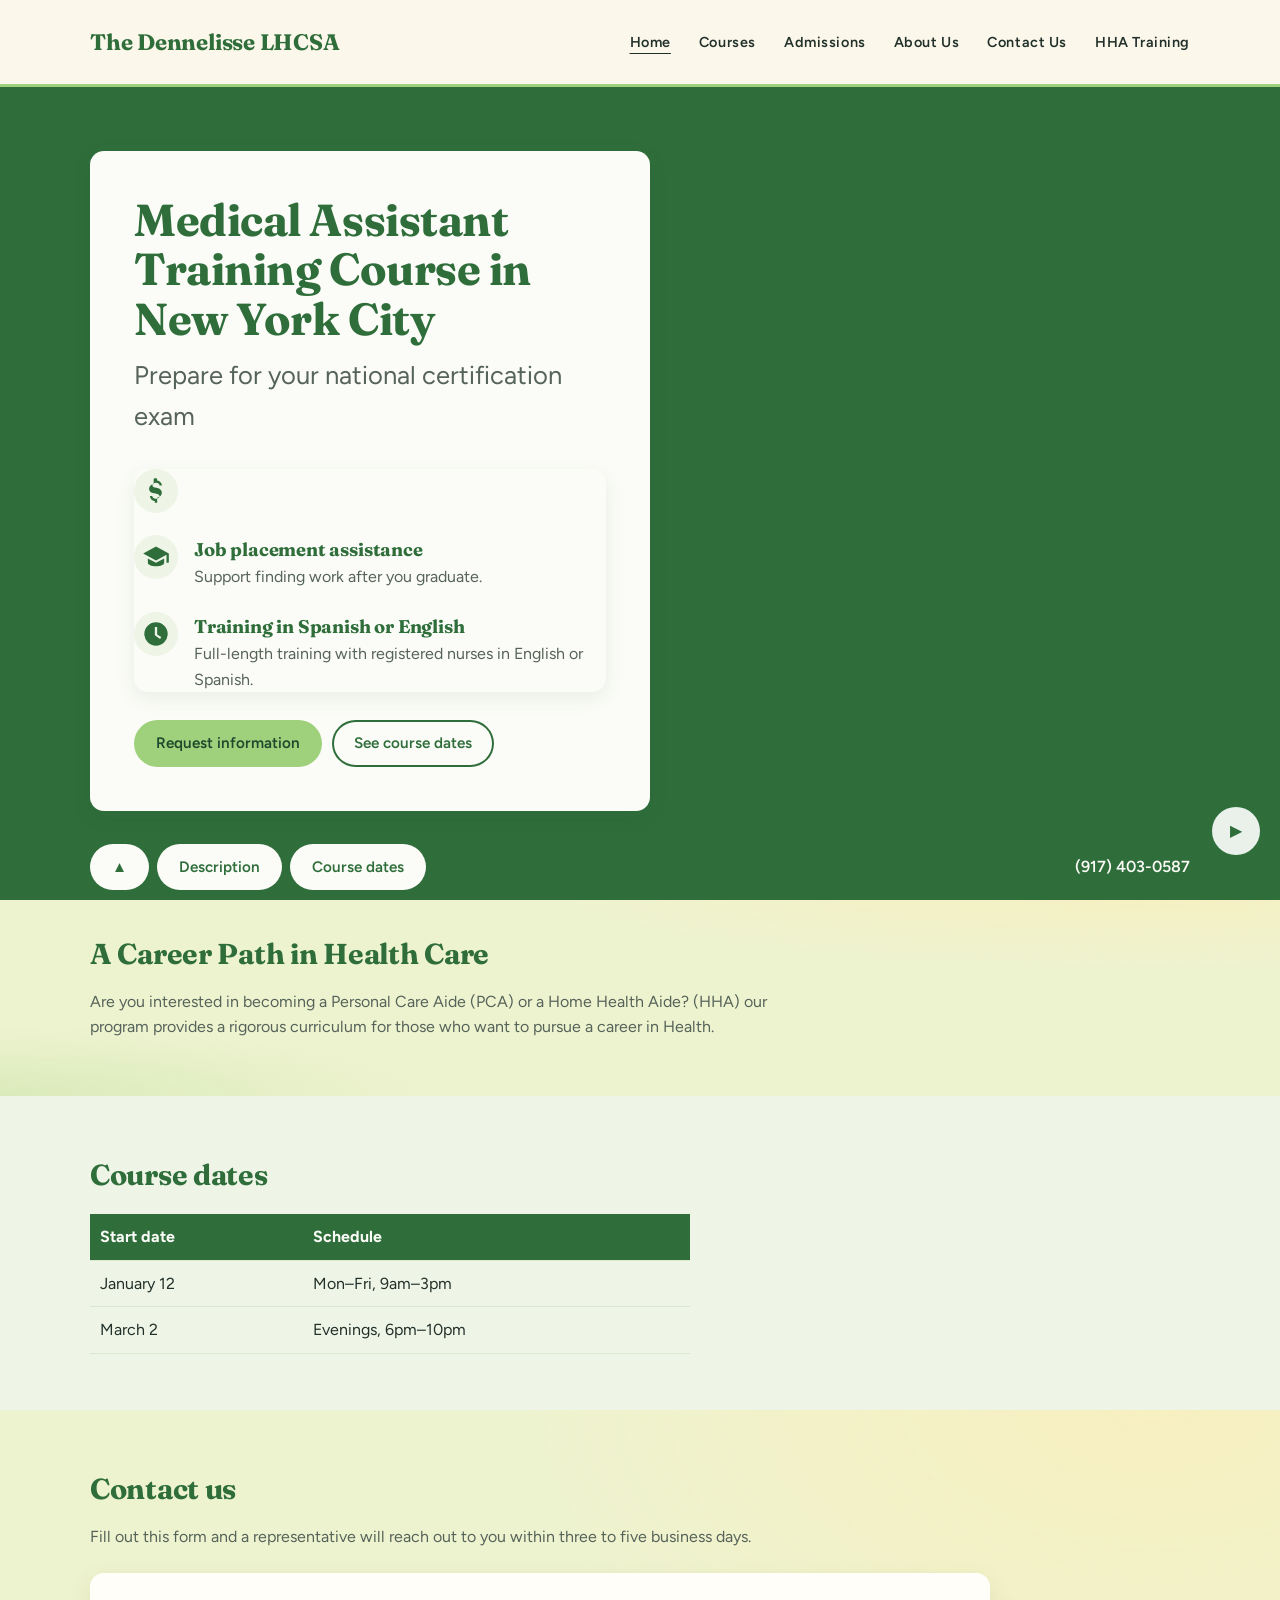
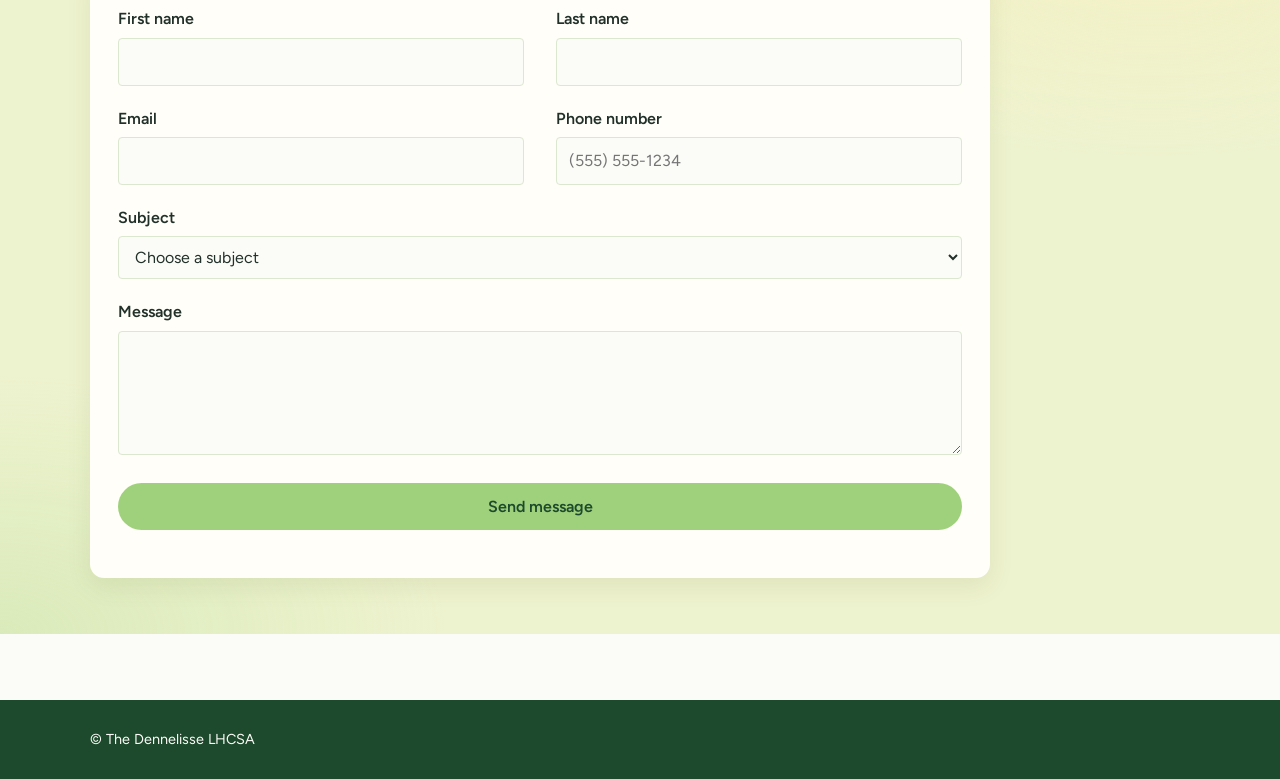
==== commit 6f64eee7: "Use the same stylesheet version on every page" ====
--- a/index.html
+++ b/index.html
@@ -7,8 +7,8 @@
   <link rel="preconnect" href="https://fonts.googleapis.com">
   <link href="https://fonts.googleapis.com/css2?family=Fraunces:opsz,wght@9..144,600;9..144,700&family=Figtree:wght@400;500;600;700&display=swap" rel="stylesheet">
   <!-- Order matters: base layout first, then the green theme -->
-  <link rel="stylesheet" href="base.css?v=5">
-  <link rel="stylesheet" href="theme-green.css?v=22">
+  <link rel="stylesheet" href="base.css?v=6">
+  <link rel="stylesheet" href="theme-green.css?v=30">
 </head>
 <body>
 
--- a/theme-green.css
+++ b/theme-green.css
@@ -390,7 +390,7 @@
   section.content::before { display: none; }
 }
 header {
-  background: #fbf7ea
-  backdrop-filter none;
-  opacity: 1;
-}
+background: #fbf7ea;
+backdrop-filter: none;
+opacity: 1;
+}
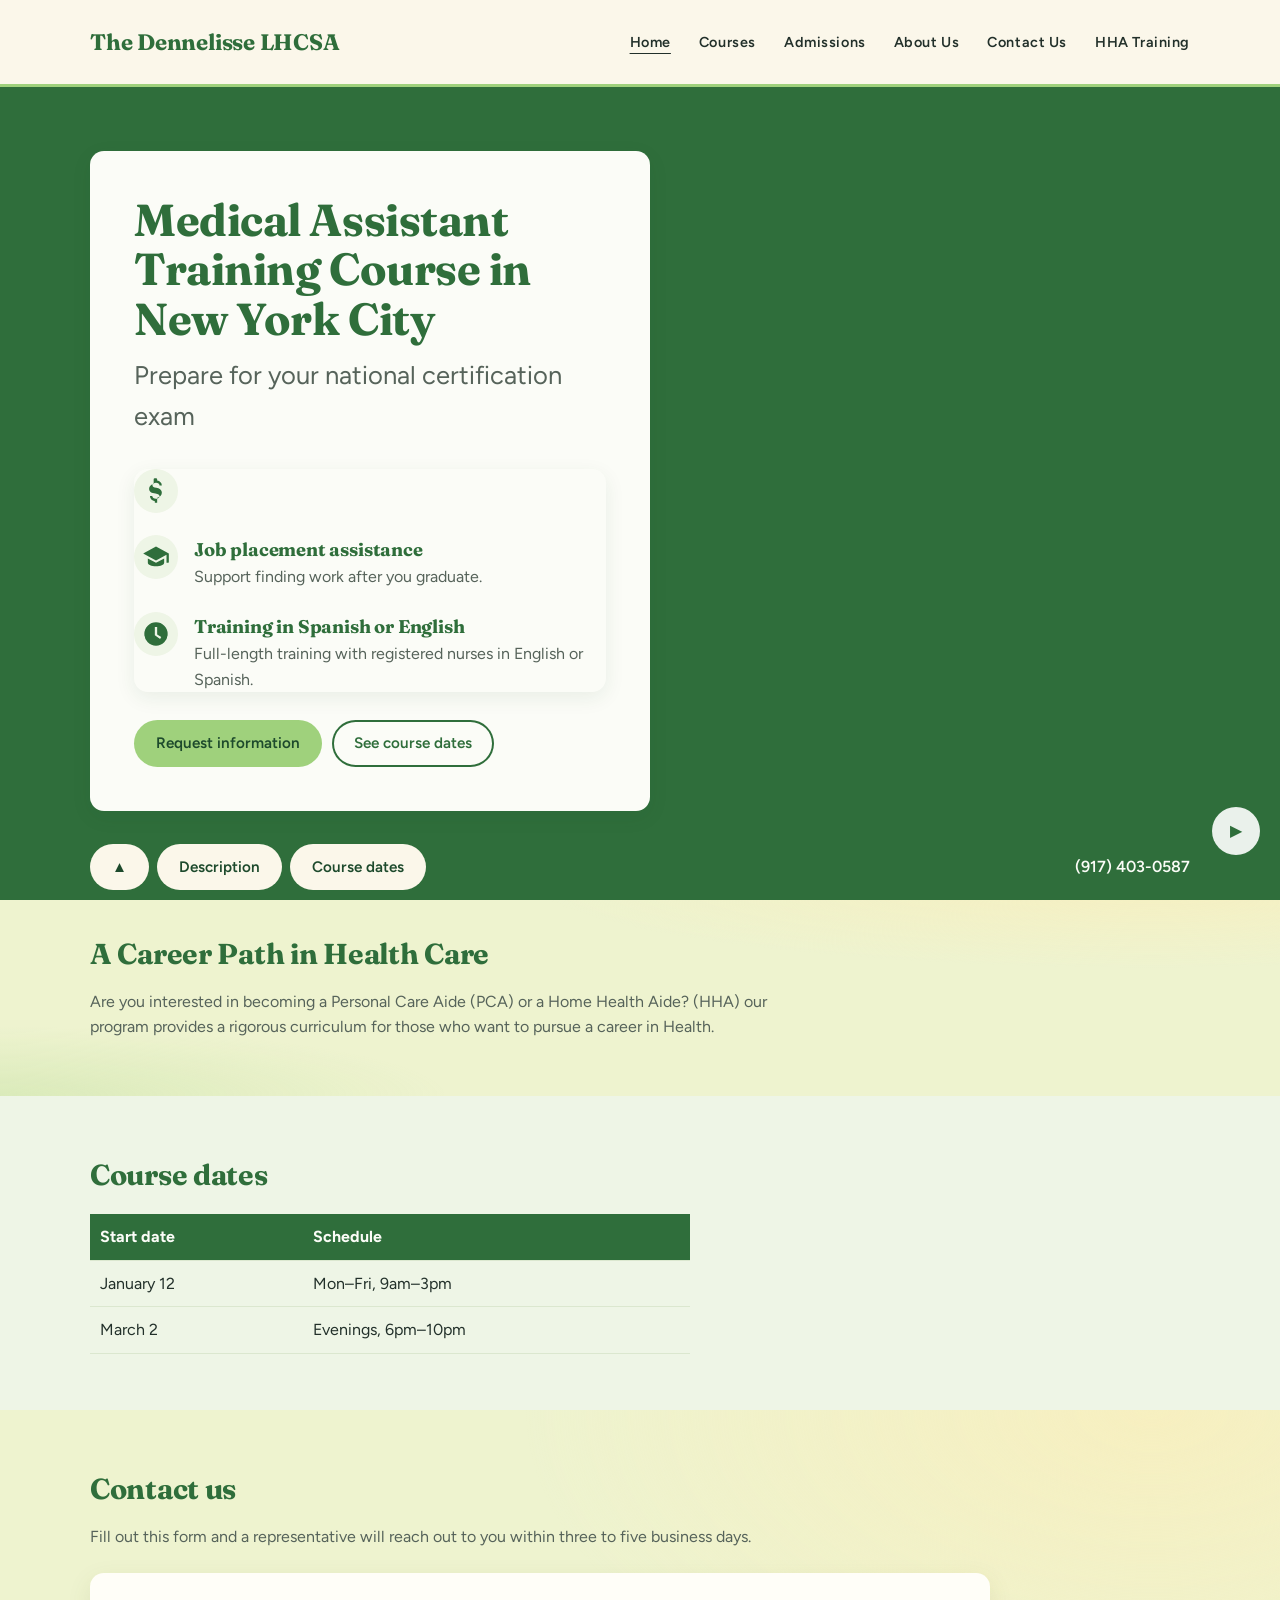
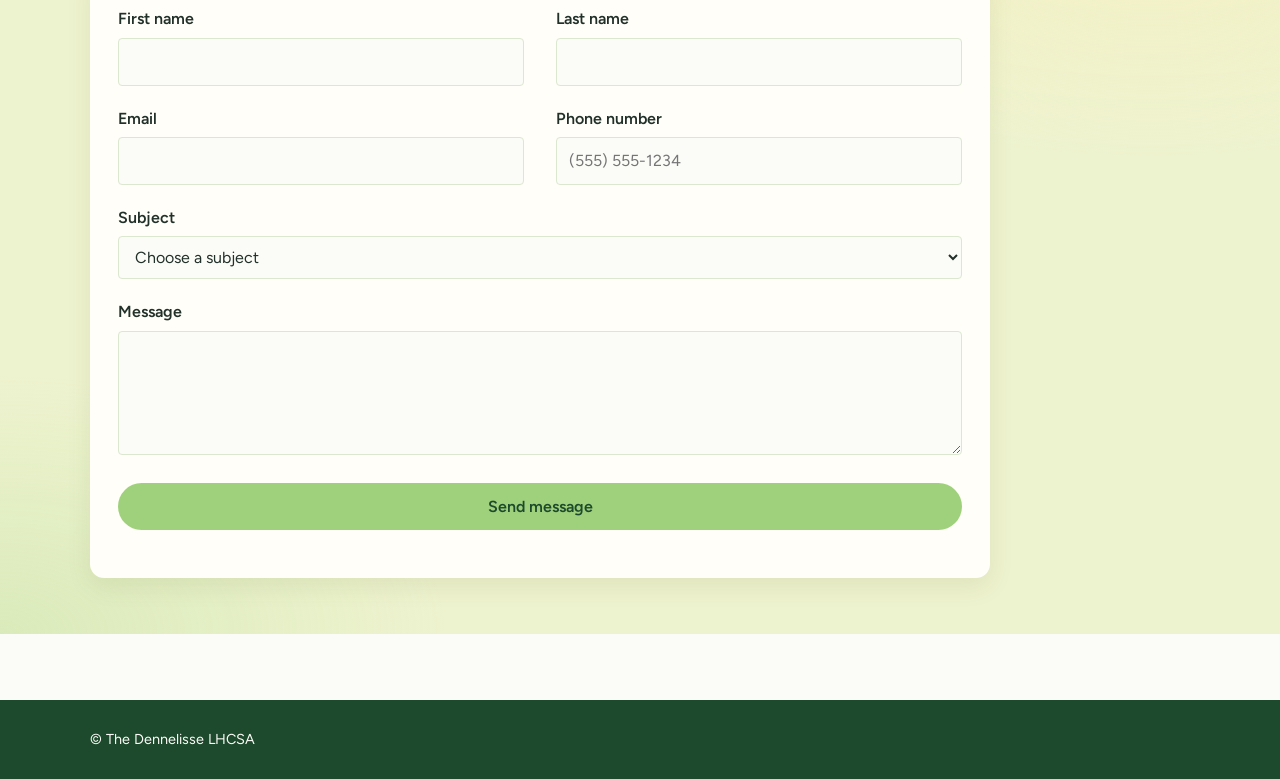
==== commit f428314b: "Solid ivory bottom bar buttons" ====
--- a/index.html
+++ b/index.html
@@ -8,7 +8,7 @@
   <link href="https://fonts.googleapis.com/css2?family=Fraunces:opsz,wght@9..144,600;9..144,700&family=Figtree:wght@400;500;600;700&display=swap" rel="stylesheet">
   <!-- Order matters: base layout first, then the green theme -->
   <link rel="stylesheet" href="base.css?v=6">
-  <link rel="stylesheet" href="theme-green.css?v=30">
+  <link rel="stylesheet" href="theme-green.css?v=32">
 </head>
 <body>
 
--- a/theme-green.css
+++ b/theme-green.css
@@ -13,6 +13,8 @@
   --muted: #56635a;
   --line: #dbe7cf;
   --sunlit-leaf: #eef3cf;  /* light through a leaf */
+    --ivory: #fbf7ea;
+  --ivory-deep: #f7f1de;
 
   --brand: var(--green);
   --accent: var(--green);
@@ -394,3 +396,12 @@
 backdrop-filter: none;
 opacity: 1;
 }
+/* ---------- Bottom bar buttons: solid ivory ---------- */
+.bottom-bar .bar-links .btn {
+  background: #fbf7ea;
+  color: var(--green-dark);
+}
+.bottom-bar .bar-links .btn:hover,
+.bottom-bar .bar-links .btn:focus-visible {
+  background: #f7f1de;
+}
